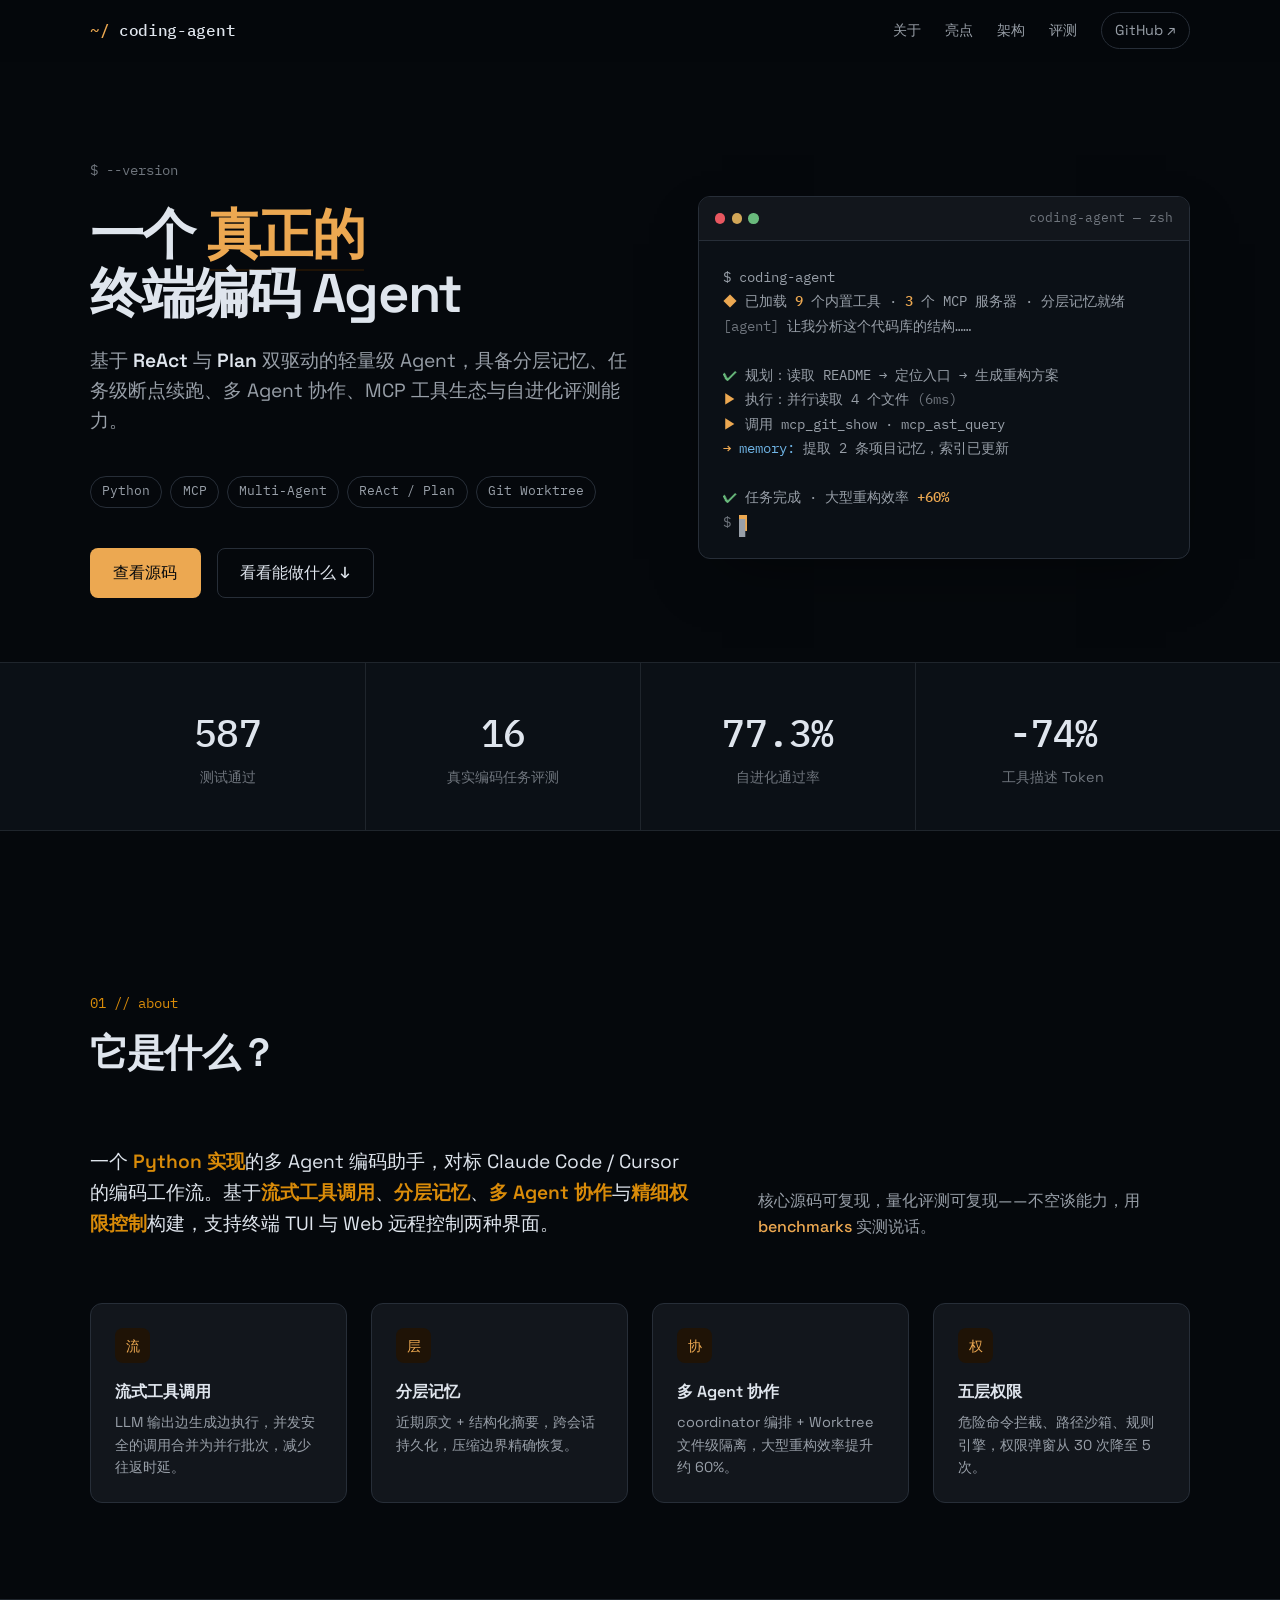
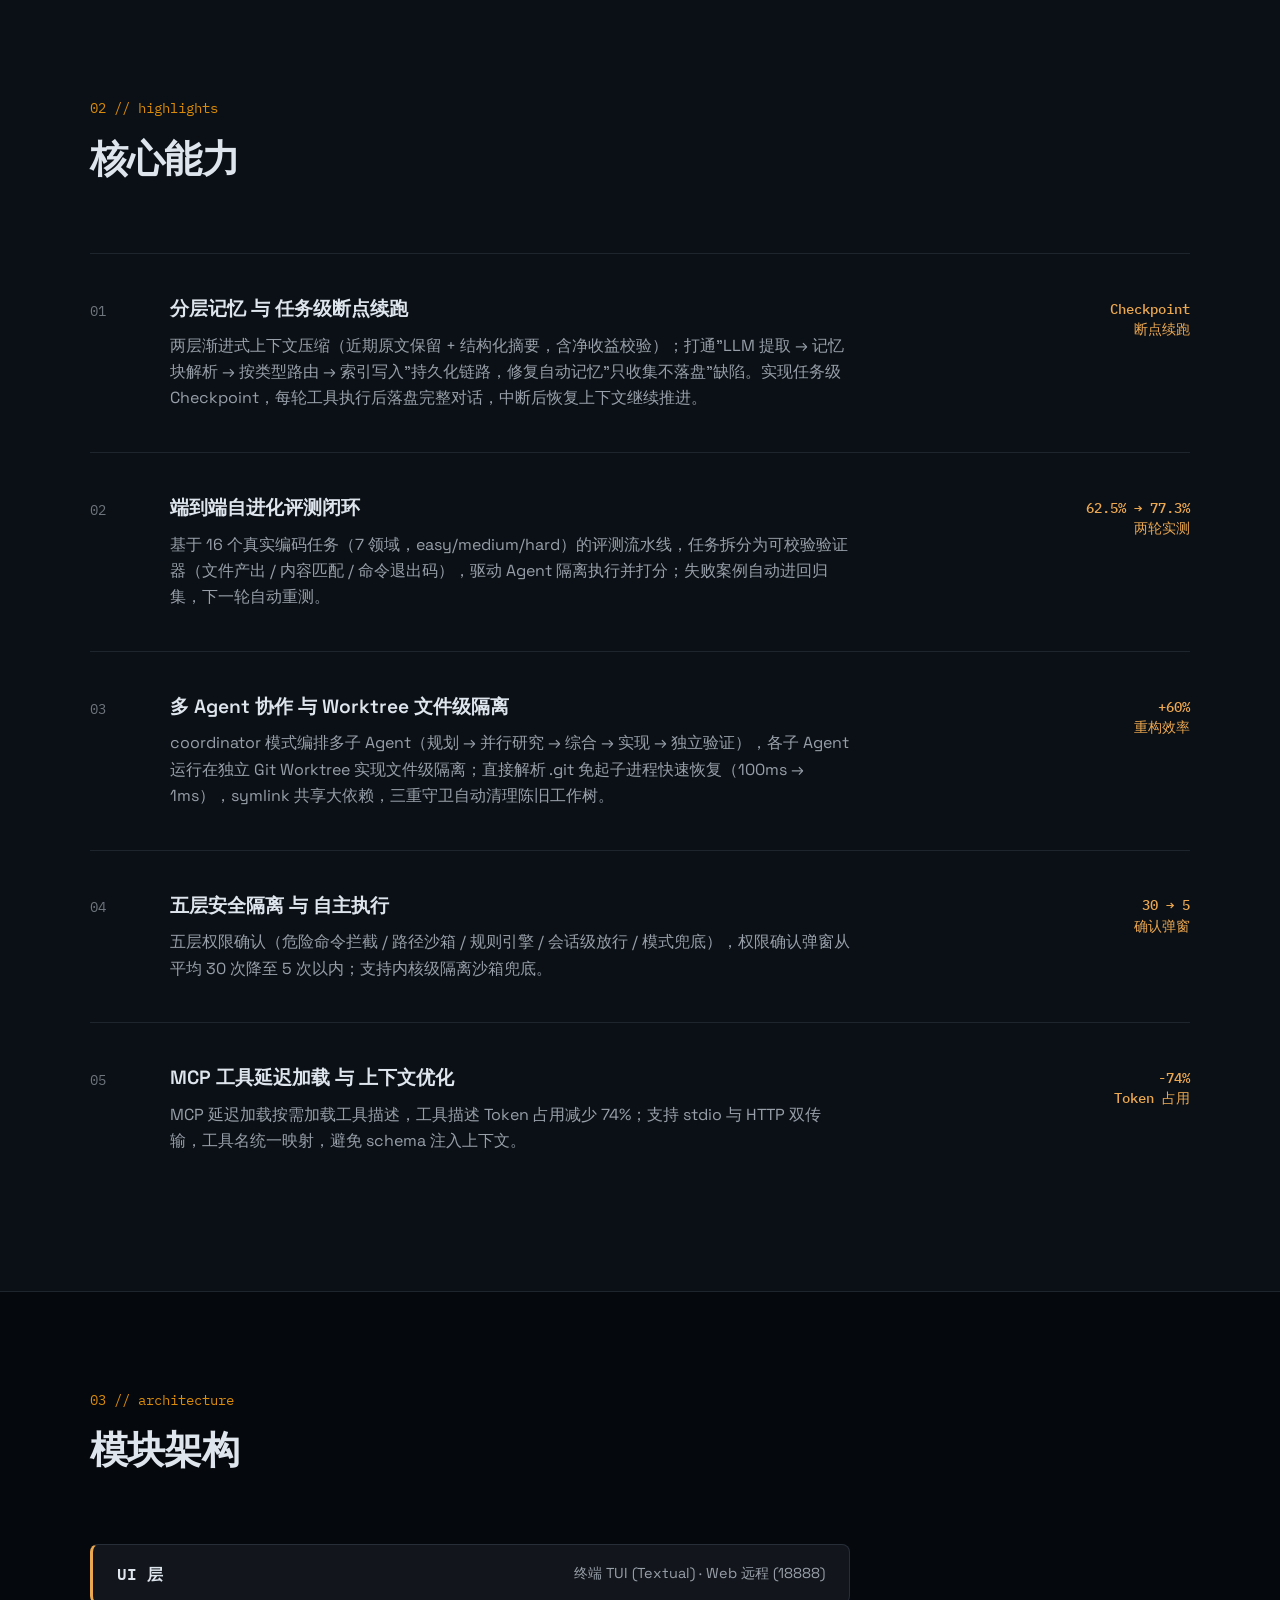
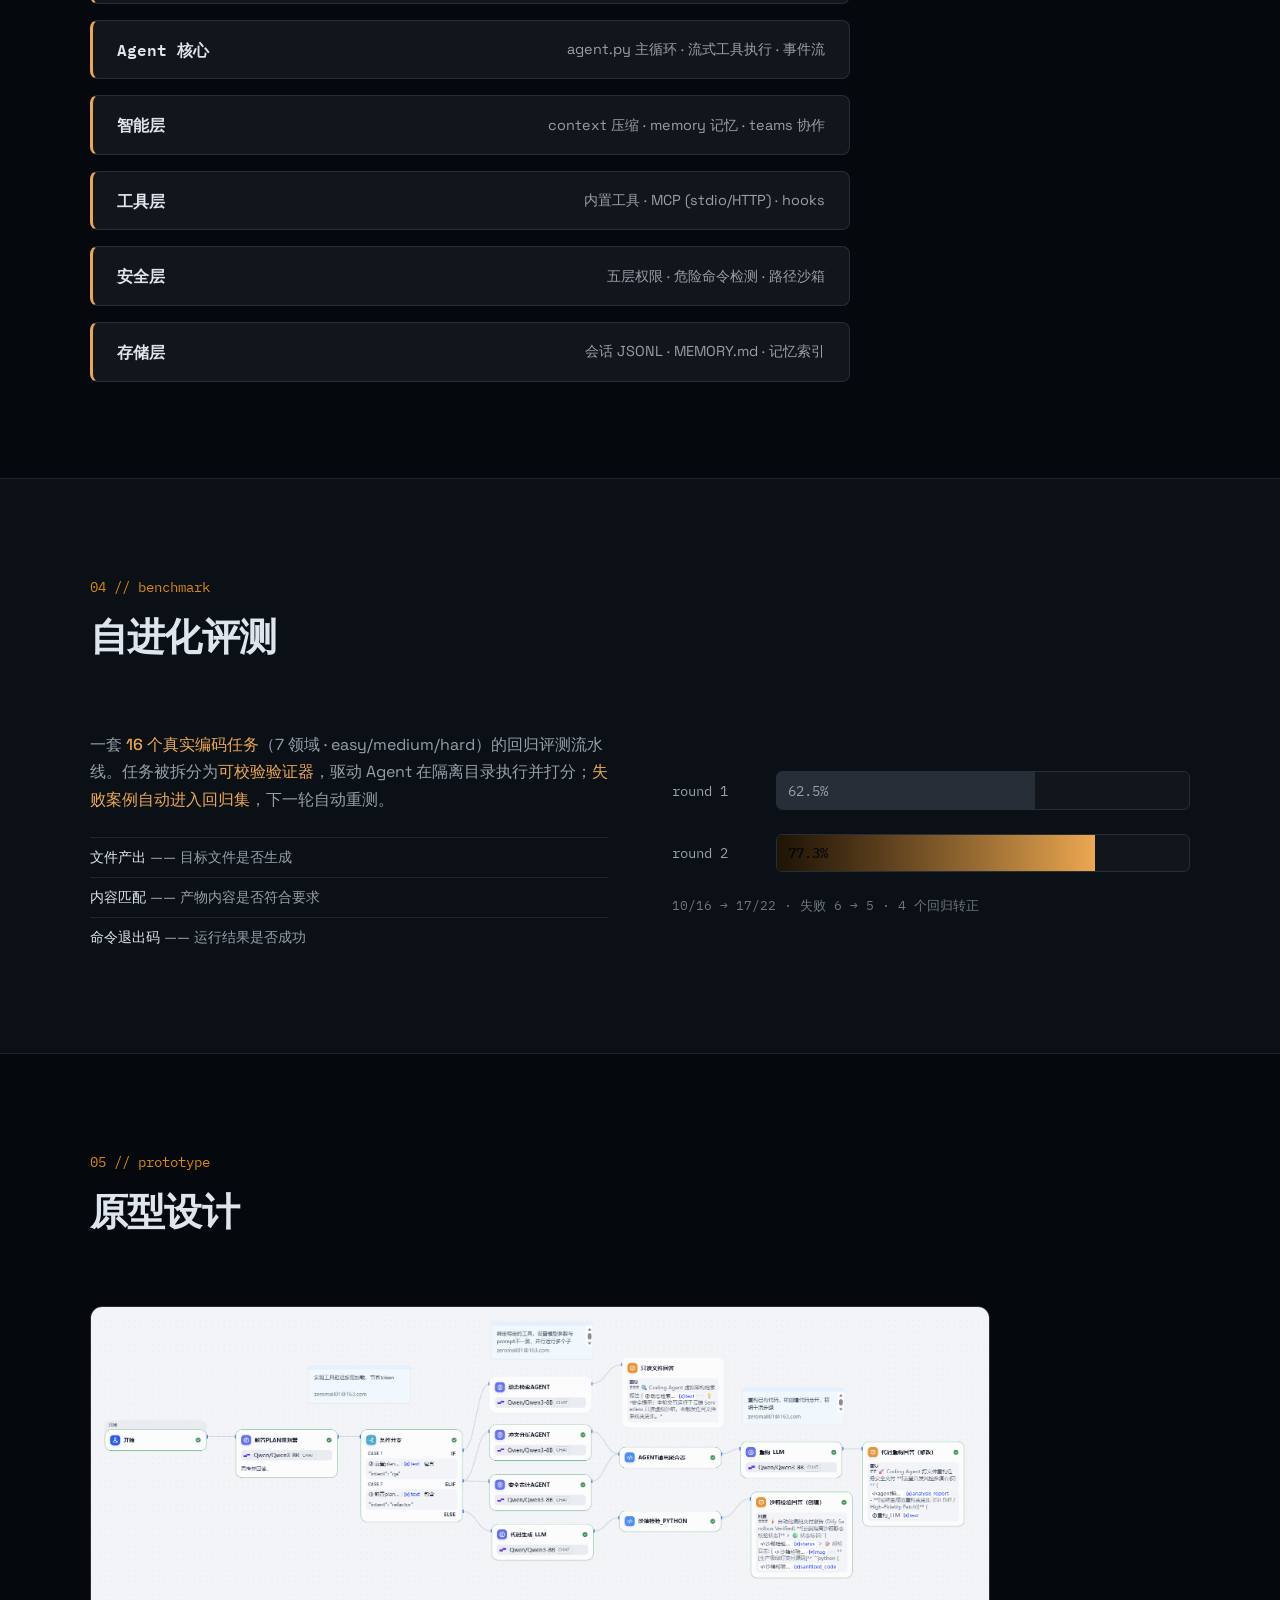
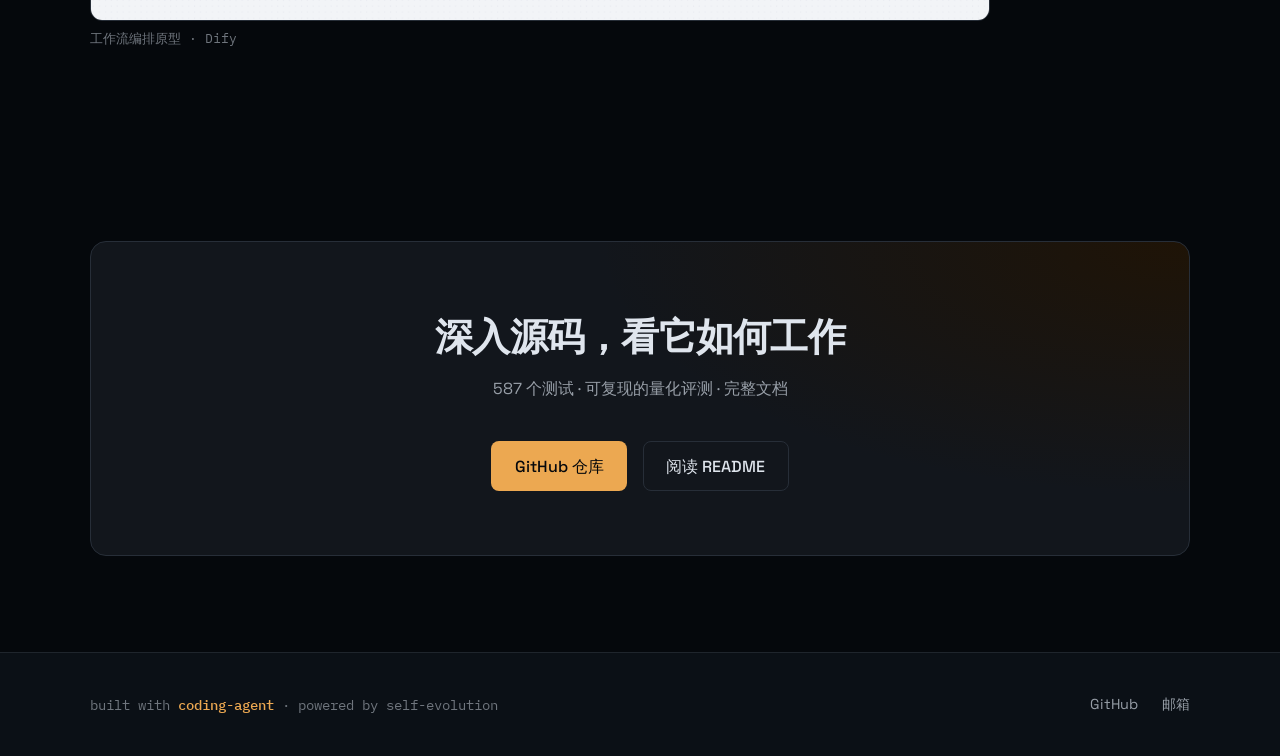
==== coding-agent-display/index.html @ 5418b09f "feat-display-page-and-docs" ====
<!DOCTYPE html>
<html lang="zh-CN">
<head>
  <meta charset="UTF-8" />
  <meta name="viewport" content="width=device-width, initial-scale=1.0" />
  <title>Coding Agent — 多 Agent 编码助手</title>
  <meta name="description" content="基于 ReAct 与 Plan 双驱动的轻量级终端 Coding Agent：分层记忆、断点续跑、多 Agent 协作、MCP 工具生态与自进化评测。" />
  <meta name="theme-color" content="#0f1013" />
  <link rel="preconnect" href="https://fonts.googleapis.com" />
  <link rel="preconnect" href="https://fonts.gstatic.com" crossorigin />
  <link href="https://fonts.googleapis.com/css2?family=Space+Grotesk:wght@400;500;600;700&family=IBM+Plex+Mono:wght@400;500&display=swap" rel="stylesheet" />
  <link rel="stylesheet" href="css/style.css" />
</head>
<body>
  <a class="skip-link" href="#main">跳到主内容</a>

  <header class="site-head">
    <div class="wrap">
      <a class="brand" href="#top">
        <span class="brand-prompt">~/</span> coding-agent
      </a>
      <nav class="site-nav" aria-label="主导航">
        <a href="#about">关于</a>
        <a href="#highlights">亮点</a>
        <a href="#architecture">架构</a>
        <a href="#benchmark">评测</a>
        <a class="nav-gh" href="https://github.com/tech-cove01/project-coding-agent" target="_blank" rel="noopener">GitHub ↗</a>
      </nav>
    </div>
  </header>

  <main id="main">
    <!-- ============ HERO ============ -->
    <section id="top" class="hero">
      <div class="wrap">
        <div class="hero-grid">
          <div class="hero-copy">
            <p class="eyebrow mono">$ --version</p>
            <h1 class="hero-title">
              一个 <em>真正的</em><br />终端编码 Agent
            </h1>
            <p class="hero-lede">
              基于 <strong>ReAct</strong> 与 <strong>Plan</strong> 双驱动的轻量级 Agent，具备分层记忆、任务级断点续跑、多 Agent 协作、MCP 工具生态与自进化评测能力。
            </p>
            <div class="hero-meta">
              <span class="tag">Python</span>
              <span class="tag">MCP</span>
              <span class="tag">Multi-Agent</span>
              <span class="tag">ReAct / Plan</span>
              <span class="tag">Git Worktree</span>
            </div>
            <div class="hero-actions">
              <a class="btn btn-primary" href="https://github.com/tech-cove01/project-coding-agent" target="_blank" rel="noopener">查看源码</a>
              <a class="btn btn-ghost" href="#highlights">看看能做什么 ↓</a>
            </div>
          </div>

          <div class="hero-terminal" aria-hidden="true">
            <div class="term">
              <div class="term-bar">
                <span class="dot dot-r"></span><span class="dot dot-y"></span><span class="dot dot-g"></span>
                <span class="term-title mono">coding-agent — zsh</span>
              </div>
              <div class="term-body">
                <pre class="mono">$ coding-agent
<span class="c-md">◆</span> 已加载 <span class="c-acc">9</span> 个内置工具 · <span class="c-acc">3</span> 个 MCP 服务器 · 分层记忆就绪
<span class="c-dim">[agent]</span> 让我分析这个代码库的结构……

<span class="c-g">✔</span> 规划：读取 README → 定位入口 → 生成重构方案
<span class="c-md">▶</span> 执行：并行读取 4 个文件 <span class="c-dim">(6ms)</span>
<span class="c-md">▶</span> 调用 mcp_git_show · mcp_ast_query
<span class="c-acc">→</span> <span class="c-b">memory:</span> 提取 2 条项目记忆，索引已更新

<span class="c-g">✔</span> 任务完成 · 大型重构效率 <span class="c-acc">+60%</span>
<span class="c-dim">$</span> <span class="cursor">▊</span></pre>
              </div>
            </div>
          </div>
        </div>
      </div>
      <div class="hero-stats">
        <div class="wrap">
          <div class="stat"><span class="stat-num mono">587</span><span class="stat-lbl">测试通过</span></div>
          <div class="stat"><span class="stat-num mono">16</span><span class="stat-lbl">真实编码任务评测</span></div>
          <div class="stat"><span class="stat-num mono">77.3%</span><span class="stat-lbl">自进化通过率</span></div>
          <div class="stat"><span class="stat-num mono">-74%</span><span class="stat-lbl">工具描述 Token</span></div>
        </div>
      </div>
    </section>

    <!-- ============ ABOUT ============ -->
    <section id="about" class="section">
      <div class="wrap">
        <div class="section-head">
          <p class="section-label mono">01 // about</p>
          <h2 class="section-title">它是什么？</h2>
        </div>
        <div class="about-grid">
          <p class="about-lead">
            一个 <strong>Python 实现</strong>的多 Agent 编码助手，对标 Claude Code / Cursor 的编码工作流。基于<strong>流式工具调用</strong>、<strong>分层记忆</strong>、<strong>多 Agent 协作</strong>与<strong>精细权限控制</strong>构建，支持终端 TUI 与 Web 远程控制两种界面。
          </p>
          <p class="about-sub">
            核心源码可复现，量化评测可复现——不空谈能力，用 <strong>benchmarks</strong> 实测说话。
          </p>
        </div>
        <div class="pillars">
          <div class="pillar">
            <span class="pillar-icon mono">流</span>
            <h3>流式工具调用</h3>
            <p>LLM 输出边生成边执行，并发安全的调用合并为并行批次，减少往返时延。</p>
          </div>
          <div class="pillar">
            <span class="pillar-icon mono">层</span>
            <h3>分层记忆</h3>
            <p>近期原文 + 结构化摘要，跨会话持久化，压缩边界精确恢复。</p>
          </div>
          <div class="pillar">
            <span class="pillar-icon mono">协</span>
            <h3>多 Agent 协作</h3>
            <p>coordinator 编排 + Worktree 文件级隔离，大型重构效率提升约 60%。</p>
          </div>
          <div class="pillar">
            <span class="pillar-icon mono">权</span>
            <h3>五层权限</h3>
            <p>危险命令拦截、路径沙箱、规则引擎，权限弹窗从 30 次降至 5 次。</p>
          </div>
        </div>
      </div>
    </section>

    <!-- ============ HIGHLIGHTS ============ -->
    <section id="highlights" class="section section-tint">
      <div class="wrap">
        <div class="section-head">
          <p class="section-label mono">02 // highlights</p>
          <h2 class="section-title">核心能力</h2>
        </div>

        <article class="hl">
          <div class="hl-index mono">01</div>
          <div class="hl-body">
            <h3>分层记忆 与 任务级断点续跑</h3>
            <p>两层渐进式上下文压缩（近期原文保留 + 结构化摘要，含净收益校验）；打通"LLM 提取 → 记忆块解析 → 按类型路由 → 索引写入"持久化链路，修复自动记忆"只收集不落盘"缺陷。实现任务级 Checkpoint，每轮工具执行后落盘完整对话，中断后恢复上下文继续推进。</p>
          </div>
          <div class="hl-kpi mono">Checkpoint<br />断点续跑</div>
        </article>

        <article class="hl">
          <div class="hl-index mono">02</div>
          <div class="hl-body">
            <h3>端到端自进化评测闭环</h3>
            <p>基于 16 个真实编码任务（7 领域，easy/medium/hard）的评测流水线，任务拆分为可校验验证器（文件产出 / 内容匹配 / 命令退出码），驱动 Agent 隔离执行并打分；失败案例自动进回归集，下一轮自动重测。</p>
          </div>
          <div class="hl-kpi mono">62.5% → 77.3%<br />两轮实测</div>
        </article>

        <article class="hl">
          <div class="hl-index mono">03</div>
          <div class="hl-body">
            <h3>多 Agent 协作 与 Worktree 文件级隔离</h3>
            <p>coordinator 模式编排多子 Agent（规划 → 并行研究 → 综合 → 实现 → 独立验证），各子 Agent 运行在独立 Git Worktree 实现文件级隔离；直接解析 .git 免起子进程快速恢复（100ms → 1ms），symlink 共享大依赖，三重守卫自动清理陈旧工作树。</p>
          </div>
          <div class="hl-kpi mono">+60%<br />重构效率</div>
        </article>

        <article class="hl">
          <div class="hl-index mono">04</div>
          <div class="hl-body">
            <h3>五层安全隔离 与 自主执行</h3>
            <p>五层权限确认（危险命令拦截 / 路径沙箱 / 规则引擎 / 会话级放行 / 模式兜底），权限确认弹窗从平均 30 次降至 5 次以内；支持内核级隔离沙箱兜底。</p>
          </div>
          <div class="hl-kpi mono">30 → 5<br />确认弹窗</div>
        </article>

        <article class="hl">
          <div class="hl-index mono">05</div>
          <div class="hl-body">
            <h3>MCP 工具延迟加载 与 上下文优化</h3>
            <p>MCP 延迟加载按需加载工具描述，工具描述 Token 占用减少 74%；支持 stdio 与 HTTP 双传输，工具名统一映射，避免 schema 注入上下文。</p>
          </div>
          <div class="hl-kpi mono">-74%<br />Token 占用</div>
        </article>
      </div>
    </section>

    <!-- ============ ARCHITECTURE ============ -->
    <section id="architecture" class="section">
      <div class="wrap">
        <div class="section-head">
          <p class="section-label mono">03 // architecture</p>
          <h2 class="section-title">模块架构</h2>
        </div>
        <div class="arch">
          <div class="arch-layers" role="list" aria-label="分层架构">
            <div class="layer" style="--i:0">
              <span class="layer-name mono">UI 层</span>
              <span class="layer-desc">终端 TUI (Textual) · Web 远程 (18888)</span>
            </div>
            <div class="layer" style="--i:1">
              <span class="layer-name mono">Agent 核心</span>
              <span class="layer-desc">agent.py 主循环 · 流式工具执行 · 事件流</span>
            </div>
            <div class="layer" style="--i:2">
              <span class="layer-name mono">智能层</span>
              <span class="layer-desc">context 压缩 · memory 记忆 · teams 协作</span>
            </div>
            <div class="layer" style="--i:3">
              <span class="layer-name mono">工具层</span>
              <span class="layer-desc">内置工具 · MCP (stdio/HTTP) · hooks</span>
            </div>
            <div class="layer" style="--i:4">
              <span class="layer-name mono">安全层</span>
              <span class="layer-desc">五层权限 · 危险命令检测 · 路径沙箱</span>
            </div>
            <div class="layer" style="--i:5">
              <span class="layer-name mono">存储层</span>
              <span class="layer-desc">会话 JSONL · MEMORY.md · 记忆索引</span>
            </div>
          </div>
        </div>
      </div>
    </section>

    <!-- ============ BENCHMARK ============ -->
    <section id="benchmark" class="section section-tint">
      <div class="wrap">
        <div class="section-head">
          <p class="section-label mono">04 // benchmark</p>
          <h2 class="section-title">自进化评测</h2>
        </div>
        <div class="bench">
          <div class="bench-copy">
            <p>一套 <strong>16 个真实编码任务</strong>（7 领域 · easy/medium/hard）的回归评测流水线。任务被拆分为<strong>可校验验证器</strong>，驱动 Agent 在隔离目录执行并打分；<strong>失败案例自动进入回归集</strong>，下一轮自动重测。</p>
            <ul class="bench-list">
              <li><strong>文件产出</strong> —— 目标文件是否生成</li>
              <li><strong>内容匹配</strong> —— 产物内容是否符合要求</li>
              <li><strong>命令退出码</strong> —— 运行结果是否成功</li>
            </ul>
          </div>
          <div class="bench-chart" aria-hidden="true">
            <div class="chart-row">
              <span class="chart-lbl mono">round 1</span>
              <div class="chart-track"><div class="chart-fill" data-w="62.5"><span class="mono">62.5%</span></div></div>
            </div>
            <div class="chart-row">
              <span class="chart-lbl mono">round 2</span>
              <div class="chart-track"><div class="chart-fill is-now" data-w="77.3"><span class="mono">77.3%</span></div></div>
            </div>
            <p class="chart-note mono">10/16 → 17/22 · 失败 6 → 5 · 4 个回归转正</p>
          </div>
        </div>
      </div>
    </section>

    <!-- ============ PROTOTYPE ============ -->
    <section id="prototype" class="section">
      <div class="wrap">
        <div class="section-head">
          <p class="section-label mono">05 // prototype</p>
          <h2 class="section-title">原型设计</h2>
        </div>
        <figure class="shot shot-single">
          <div class="shot-frame shot-frame-img">
            <img src="architecture.png" alt="Coding Agent 工作流编排原型图" loading="lazy" width="1600" height="900" />
          </div>
          <figcaption class="mono">工作流编排原型 · Dify</figcaption>
        </figure>
      </div>
    </section>

    <!-- ============ CTA ============ -->
    <section class="section cta">
      <div class="wrap">
        <div class="cta-inner">
          <h2 class="cta-title">深入源码，看它如何工作</h2>
          <p class="cta-sub">587 个测试 · 可复现的量化评测 · 完整文档</p>
          <div class="cta-actions">
            <a class="btn btn-primary" href="https://github.com/tech-cove01/project-coding-agent" target="_blank" rel="noopener">GitHub 仓库</a>
            <a class="btn btn-ghost" href="https://github.com/tech-cove01/project-coding-agent/blob/main/README.md" target="_blank" rel="noopener">阅读 README</a>
          </div>
        </div>
      </div>
    </section>
  </main>

  <footer class="site-foot">
    <div class="wrap">
      <p class="mono">built with <span class="c-acc">coding-agent</span> · powered by self-evolution</p>
      <p class="foot-links">
        <a href="https://github.com/tech-cove01" target="_blank" rel="noopener">GitHub</a>
        <a href="mailto:1908369180@qq.com">邮箱</a>
      </p>
    </div>
  </footer>

  <script src="js/main.js"></script>
</body>
</html>
---- coding-agent-display/css/style.css ----
/* ============================================================
   Coding Agent — 展示页
   设计基调：工业实用风 × 极简  |  记忆点：终端美学
   配色：OKLCH · 冷调中性偏蓝 · 单一强调色（琥珀）
   ============================================================ */

/* ---------- Design Tokens ---------- */
:root {
  /* 中性色：冷调偏蓝，拒绝死灰 */
  --bg:      oklch(13% 0.012 255);
  --bg-elev: oklch(17% 0.014 255);
  --surface: oklch(20% 0.014 255);
  --surface-2: oklch(24% 0.015 255);
  --line:    oklch(30% 0.02 255);
  --line-soft: oklch(26% 0.016 255);

  /* 文字 */
  --text:    oklch(92% 0.012 255);
  --text-dim: oklch(70% 0.015 255);
  --text-faint: oklch(56% 0.015 255);

  /* 强调色：琥珀（呼应终端提示符 / 输出高亮） */
  --acc:     oklch(78% 0.13 70);
  --acc-strong: oklch(70% 0.15 70);
  --acc-soft: oklch(20% 0.03 70);

  /* 语义：终端语义色 */
  --ok:      oklch(72% 0.12 150);
  --warn:    oklch(75% 0.11 80);

  /* 字体 */
  --font-body: "Space Grotesk", -apple-system, BlinkMacSystemFont, "Segoe UI", system-ui, sans-serif;
  --font-mono: "IBM Plex Mono", "JetBrains Mono", "SFMono-Regular", Consolas, monospace;

  /* 排版比例：perfect fourth 1.333 */
  --text-xs: 0.8rem;
  --text-sm: 0.9rem;
  --text-base: 1rem;
  --text-lg: 1.2rem;
  --text-xl: clamp(1.9rem, 4vw + 0.6rem, 3.4rem);
  --text-2xl: clamp(1.5rem, 3vw + 0.4rem, 2.4rem);

  --space-1: 0.5rem;
  --space-2: 1rem;
  --space-3: 1.5rem;
  --space-4: 2.5rem;
  --space-5: 4rem;
  --space-6: 6rem;

  --ease-out: cubic-bezier(0.16, 1, 0.3, 1);
  --ease-out-quart: cubic-bezier(0.25, 1, 0.5, 1);
  --dur-fast: 150ms;
  --dur-mid: 300ms;
  --dur-slow: 600ms;
}

/* ---------- Reset & Base ---------- */
*, *::before, *::after { box-sizing: border-box; margin: 0; padding: 0; }

html { scroll-behavior: smooth; }

body {
  font-family: var(--font-body);
  font-size: var(--text-base);
  line-height: 1.6;
  color: var(--text);
  background: var(--bg);
  -webkit-font-smoothing: antialiased;
  text-rendering: optimizeLegibility;
}

.mono { font-family: var(--font-mono); }

::selection { background: var(--acc); color: var(--bg); }

a { color: var(--acc); text-decoration: none; }
a:hover { text-decoration: underline; }

img { max-width: 100%; display: block; }

.wrap {
  width: min(1100px, 92vw);
  margin-inline: auto;
}

.skip-link {
  position: absolute;
  left: -999px;
  top: 0;
  background: var(--acc);
  color: var(--bg);
  padding: 0.6rem 1rem;
  z-index: 100;
}
.skip-link:focus { left: 0; }

/* ---------- Header ---------- */
.site-head {
  position: sticky;
  top: 0;
  z-index: 50;
  background: color-mix(in oklch, var(--bg) 82%, transparent);
  backdrop-filter: blur(10px);
  border-bottom: 1px solid var(--line-soft);
}
.site-head .wrap {
  display: flex;
  align-items: center;
  justify-content: space-between;
  height: 3.8rem;
}
.brand {
  font-family: var(--font-mono);
  font-size: var(--text-base);
  font-weight: 500;
  color: var(--text);
  letter-spacing: -0.02em;
}
.brand:hover { color: var(--acc); text-decoration: none; }
.brand-prompt { color: var(--acc); }
.site-nav { display: flex; align-items: center; gap: var(--space-3); }
.site-nav a {
  color: var(--text-dim);
  font-size: var(--text-sm);
  transition: color var(--dur-fast) var(--ease-out);
}
.site-nav a:hover { color: var(--acc); text-decoration: none; }
.nav-gh {
  padding: 0.35rem 0.8rem;
  border: 1px solid var(--line);
  border-radius: 999px;
}
.nav-gh:hover { border-color: var(--acc); }

/* ---------- Hero ---------- */
.hero { position: relative; padding: var(--space-6) 0 var(--space-5); }
.hero-grid {
  display: grid;
  grid-template-columns: 1.05fr 0.95fr;
  gap: var(--space-5);
  align-items: center;
}

.eyebrow {
  color: var(--text-faint);
  font-size: var(--text-sm);
  margin-bottom: var(--space-3);
}
.hero-title {
  font-size: var(--text-xl);
  line-height: 1.08;
  letter-spacing: -0.03em;
  font-weight: 600;
}
.hero-title em {
  font-style: normal;
  color: var(--acc);
  border-bottom: 2px solid var(--acc-soft);
}
.hero-lede {
  margin-top: var(--space-3);
  color: var(--text-dim);
  max-width: 46ch;
  font-size: var(--text-lg);
  line-height: 1.55;
}
.hero-lede strong { color: var(--text); font-weight: 600; }

.hero-meta { margin-top: var(--space-4); display: flex; flex-wrap: wrap; gap: 0.5rem; }
.tag {
  font-family: var(--font-mono);
  font-size: var(--text-xs);
  padding: 0.3rem 0.7rem;
  border: 1px solid var(--line);
  border-radius: 999px;
  color: var(--text-dim);
}

.hero-actions { margin-top: var(--space-4); display: flex; gap: var(--space-2); flex-wrap: wrap; }

/* Terminal */
.term {
  border: 1px solid var(--line);
  border-radius: 12px;
  overflow: hidden;
  background: var(--bg-elev);
  box-shadow: 0 24px 60px -24px oklch(0% 0 0 / 0.5);
}
.term-bar {
  display: flex;
  align-items: center;
  gap: 0.4rem;
  padding: 0.7rem 1rem;
  background: var(--surface);
  border-bottom: 1px solid var(--line);
}
.dot { width: 0.65rem; height: 0.65rem; border-radius: 50%; }
.dot-r { background: oklch(65% 0.18 20); }
.dot-y { background: var(--warn); }
.dot-g { background: var(--ok); }
.term-title {
  margin-left: auto;
  color: var(--text-faint);
  font-size: var(--text-xs);
}
.term-body { padding: var(--space-3); }
.term-body pre {
  font-size: var(--text-sm);
  line-height: 1.7;
  color: var(--text-dim);
  white-space: pre-wrap;
  word-break: break-word;
}
.cursor {
  display: inline-block;
  width: 0.55em;
  height: 1.1em;
  background: var(--acc);
  vertical-align: text-bottom;
  animation: blink 1.1s steps(1) infinite;
}
@keyframes blink { 50% { opacity: 0; } }

.c-md { color: var(--acc); }
.c-g  { color: var(--ok); }
.c-acc { color: var(--acc-strong); font-weight: 500; }
.c-dim { color: var(--text-faint); }
.c-b { color: oklch(75% 0.1 240); }

/* Hero stats */
.hero-stats {
  margin-top: var(--space-5);
  border-top: 1px solid var(--line-soft);
  border-bottom: 1px solid var(--line-soft);
  background: var(--bg-elev);
}
.hero-stats .wrap {
  display: grid;
  grid-template-columns: repeat(4, 1fr);
}
.stat { padding: var(--space-4) var(--space-2); text-align: center; }
.stat + .stat { border-left: 1px solid var(--line-soft); }
.stat-num {
  display: block;
  font-size: var(--text-2xl);
  font-weight: 500;
  color: var(--text);
  letter-spacing: -0.02em;
}
.stat-lbl { color: var(--text-faint); font-size: var(--text-sm); }

/* ---------- Sections ---------- */
.section { padding: var(--space-6) 0; }
.section-tint { background: var(--bg-elev); border-block: 1px solid var(--line-soft); }

.section-head { margin-bottom: var(--space-5); }
.section-label {
  color: var(--acc-strong);
  font-size: var(--text-sm);
  margin-bottom: var(--space-1);
}
.section-title {
  font-size: var(--text-2xl);
  letter-spacing: -0.02em;
  font-weight: 600;
}

/* About */
.about-grid {
  display: grid;
  grid-template-columns: 1.4fr 1fr;
  gap: var(--space-5);
}
.about-lead { font-size: var(--text-lg); line-height: 1.6; color: var(--text); }
.about-lead strong { color: var(--acc-strong); font-weight: 600; }
.about-sub { color: var(--text-dim); font-size: var(--text-base); align-self: end; }
.about-sub strong { color: var(--acc); font-weight: 500; }

.pillars {
  margin-top: var(--space-5);
  display: grid;
  grid-template-columns: repeat(4, 1fr);
  gap: var(--space-3);
}
.pillar {
  padding: var(--space-3);
  border: 1px solid var(--line);
  border-radius: 12px;
  background: var(--surface);
}
.pillar-icon {
  display: inline-flex;
  align-items: center;
  justify-content: center;
  width: 2.2rem;
  height: 2.2rem;
  border-radius: 8px;
  background: var(--acc-soft);
  color: var(--acc);
  font-size: var(--text-sm);
  margin-bottom: var(--space-2);
}
.pillar h3 { font-size: var(--text-base); font-weight: 600; margin-bottom: 0.4rem; }
.pillar p { color: var(--text-dim); font-size: var(--text-sm); line-height: 1.55; }

/* Highlights */
.hl {
  display: grid;
  grid-template-columns: 3.5rem 1fr auto;
  gap: var(--space-3);
  padding: var(--space-4) 0;
  border-top: 1px solid var(--line-soft);
  align-items: start;
}
.hl-index { color: var(--text-faint); font-size: var(--text-sm); padding-top: 0.3rem; }
.hl h3 { font-size: var(--text-lg); font-weight: 600; margin-bottom: 0.5rem; }
.hl p { color: var(--text-dim); line-height: 1.65; max-width: 68ch; }
.hl-kpi {
  color: var(--acc);
  font-size: var(--text-sm);
  font-weight: 500;
  text-align: right;
  line-height: 1.4;
  white-space: pre-line;
  padding-top: 0.3rem;
}

/* Architecture */
.arch {
  max-width: 760px;
}
.arch-layers { display: flex; flex-direction: column; gap: var(--space-2); }
.layer {
  display: flex;
  align-items: center;
  justify-content: space-between;
  gap: var(--space-2);
  padding: var(--space-2) var(--space-3);
  border: 1px solid var(--line);
  border-left: 3px solid var(--acc);
  border-radius: 8px;
  background: var(--surface);
}
.layer-name { font-weight: 600; }
.layer-desc { color: var(--text-dim); font-size: var(--text-sm); text-align: right; }

/* Benchmark */
.bench {
  display: grid;
  grid-template-columns: 1fr 1fr;
  gap: var(--space-5);
  align-items: center;
}
.bench-copy p { color: var(--text-dim); line-height: 1.7; }
.bench-copy strong { color: var(--acc); font-weight: 500; }
.bench-list { margin-top: var(--space-3); list-style: none; }
.bench-list li {
  padding: 0.5rem 0;
  color: var(--text-dim);
  border-top: 1px solid var(--line-soft);
  font-size: var(--text-sm);
}
.bench-list li strong { color: var(--text); font-weight: 500; }

.chart-row { display: flex; align-items: center; gap: var(--space-3); margin-bottom: var(--space-3); }
.chart-lbl { color: var(--text-dim); font-size: var(--text-sm); width: 5rem; flex-shrink: 0; }
.chart-track {
  flex: 1;
  height: 2.4rem;
  background: var(--surface);
  border: 1px solid var(--line);
  border-radius: 6px;
  overflow: hidden;
}
.chart-fill {
  height: 100%;
  width: 0;
  background: var(--line);
  color: var(--text-dim);
  display: flex;
  align-items: center;
  padding-left: 0.7rem;
  font-size: var(--text-sm);
  transition: width 1.2s var(--ease-out-quart);
}
.chart-fill.is-now { background: linear-gradient(90deg, var(--acc-soft), var(--acc)); color: var(--bg); font-weight: 500; }
.chart-note { color: var(--text-faint); font-size: var(--text-xs); margin-top: var(--space-2); }

/* Prototype */
.shot-single {
  margin: 0;
  max-width: 900px;
}
.shot-frame {
  border: 1px solid var(--line);
  border-radius: 12px;
  background: var(--surface);
  aspect-ratio: 16 / 9;
  overflow: hidden;
  position: relative;
}
.shot-frame-img {
  aspect-ratio: auto;
  line-height: 0;
}
.shot-frame-img img {
  width: 100%;
  height: auto;
  display: block;
}
figcaption {
  margin-top: var(--space-1);
  color: var(--text-faint);
  font-size: var(--text-xs);
}

/* CTA */
.cta-inner {
  border: 1px solid var(--line);
  border-radius: 16px;
  padding: var(--space-5);
  background:
    radial-gradient(120% 180% at 100% 0%, var(--acc-soft) 0%, transparent 45%),
    var(--surface);
  text-align: center;
}
.cta-title { font-size: var(--text-2xl); font-weight: 600; letter-spacing: -0.02em; }
.cta-sub { color: var(--text-dim); margin-top: var(--space-1); }
.cta-actions { margin-top: var(--space-4); display: flex; gap: var(--space-2); justify-content: center; flex-wrap: wrap; }

/* Buttons */
.btn {
  display: inline-block;
  padding: 0.7rem 1.4rem;
  border-radius: 8px;
  font-size: var(--text-base);
  font-weight: 500;
  border: 1px solid transparent;
  transition: transform var(--dur-fast) var(--ease-out), box-shadow var(--dur-fast) var(--ease-out), background var(--dur-fast) var(--ease-out);
}
.btn-primary {
  background: var(--acc);
  color: var(--bg);
}
.btn-primary:hover {
  background: var(--acc-strong);
  color: var(--bg);
  transform: translateY(-2px);
  text-decoration: none;
}
.btn-ghost {
  border-color: var(--line);
  color: var(--text);
}
.btn-ghost:hover { border-color: var(--acc); color: var(--acc); transform: translateY(-2px); text-decoration: none; }

/* Footer */
.site-foot {
  border-top: 1px solid var(--line-soft);
  padding: var(--space-4) 0;
  background: var(--bg-elev);
}
.site-foot .wrap {
  display: flex;
  align-items: center;
  justify-content: space-between;
  gap: var(--space-2);
  flex-wrap: wrap;
}
.site-foot p { color: var(--text-faint); font-size: var(--text-sm); }
.c-acc { color: var(--acc); }
.foot-links { display: flex; gap: var(--space-3); }
.foot-links a { color: var(--text-dim); }
.foot-links a:hover { color: var(--acc); }

/* ---------- Reveal on scroll ---------- */
.reveal {
  opacity: 0;
  transform: translateY(24px);
  transition: opacity var(--dur-slow) var(--ease-out-quart), transform var(--dur-slow) var(--ease-out-quart);
  transition-delay: calc(var(--i, 0) * 70ms);
}
.reveal.is-visible { opacity: 1; transform: none; }

/* ---------- Responsive ---------- */
@media (max-width: 860px) {
  .hero-grid { grid-template-columns: 1fr; gap: var(--space-4); }
  .about-grid { grid-template-columns: 1fr; }
  .pillars { grid-template-columns: 1fr 1fr; }
  .bench { grid-template-columns: 1fr; }
  .hl { grid-template-columns: 2.5rem 1fr; }
  .hl-kpi { grid-column: 2; text-align: left; }
  .hero-stats .wrap { grid-template-columns: 1fr 1fr; }
  .stat:nth-child(3) { border-left: none; }
  .stat { padding: var(--space-3) var(--space-1); }
}

@media (max-width: 560px) {
  .pillars { grid-template-columns: 1fr; }
  .site-nav { gap: var(--space-2); }
  .site-nav a { font-size: var(--text-xs); }
  .nav-gh { padding: 0.25rem 0.6rem; }
  .layer { flex-direction: column; align-items: flex-start; gap: 0.2rem; }
  .layer-desc { text-align: left; }
  .hero { padding: var(--space-5) 0 var(--space-4); }
  .section { padding: var(--space-5) 0; }
}

/* ---------- Reduced Motion ---------- */
@media (prefers-reduced-motion: reduce) {
  *, *::before, *::after {
    animation-duration: 0.01ms !important;
    transition-duration: 0.01ms !important;
    scroll-behavior: auto !important;
  }
  .reveal { opacity: 1; transform: none; }
  .chart-fill { width: auto; }
}
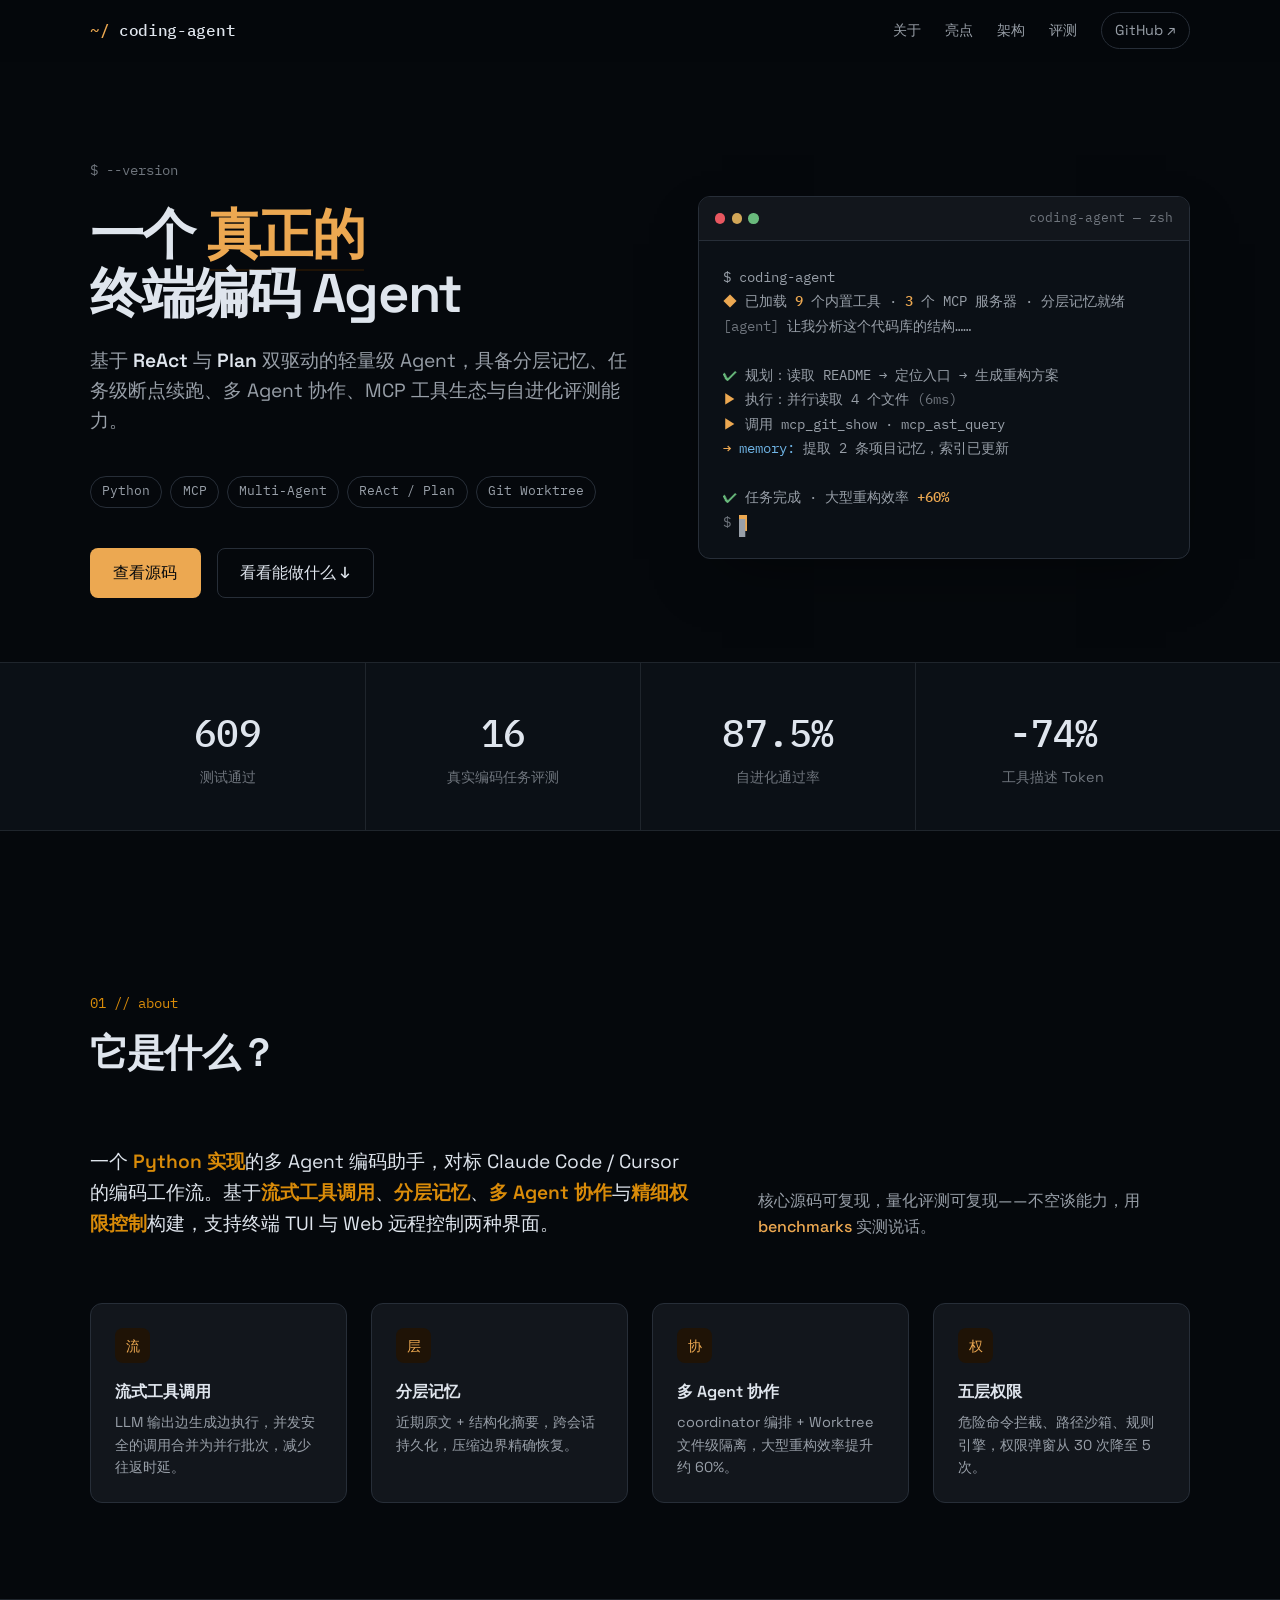
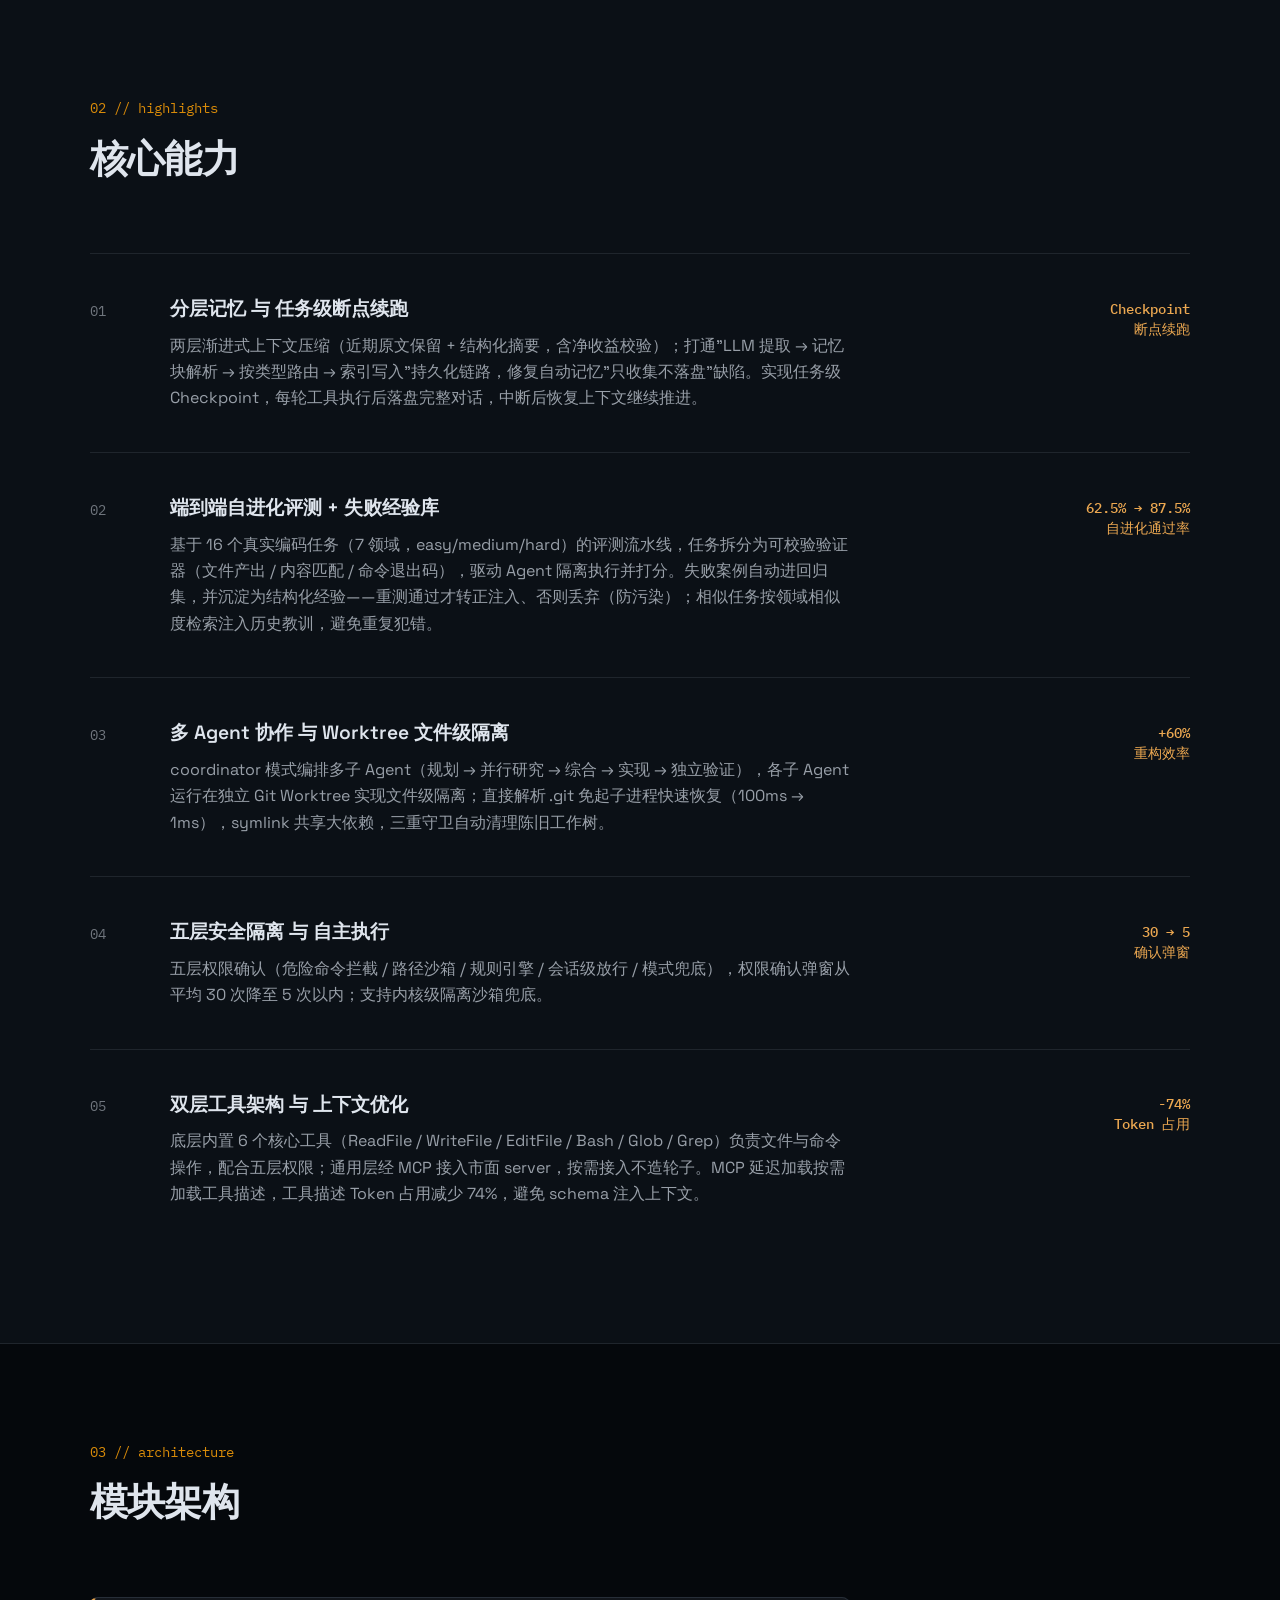
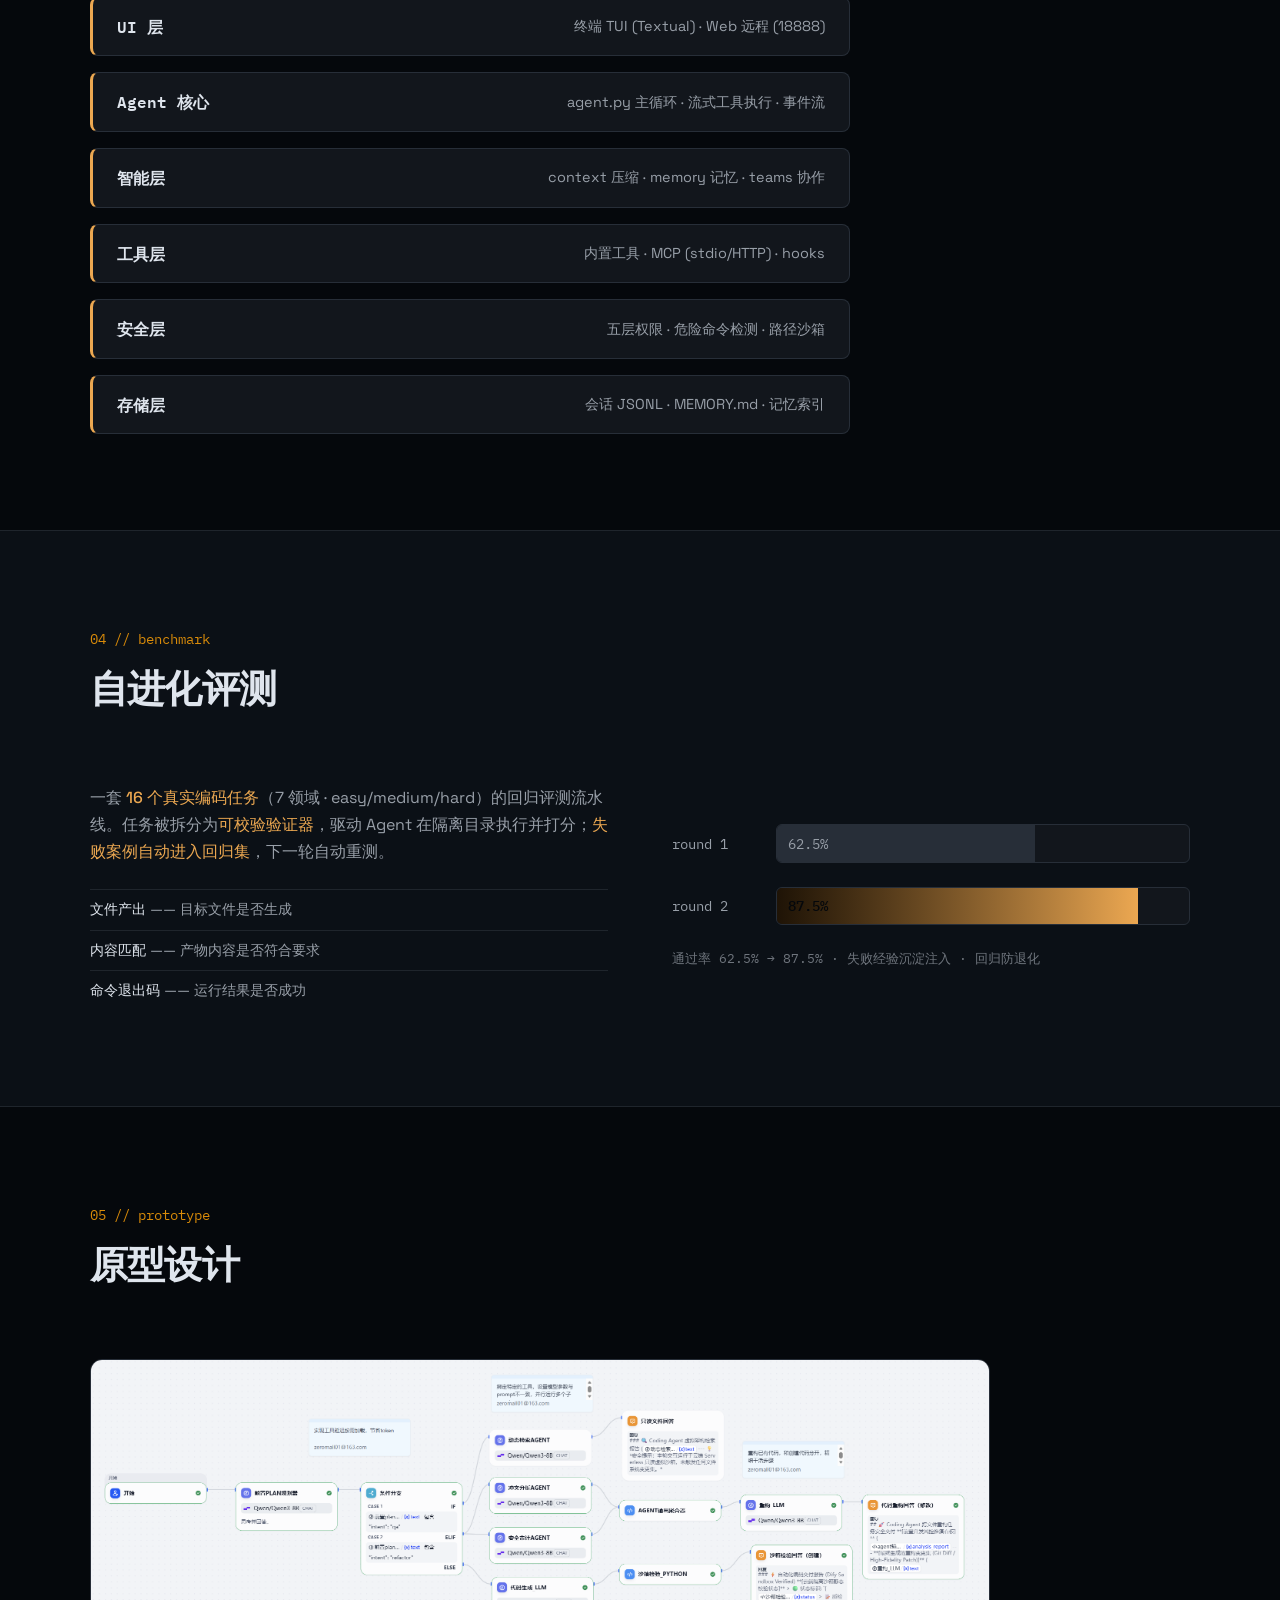
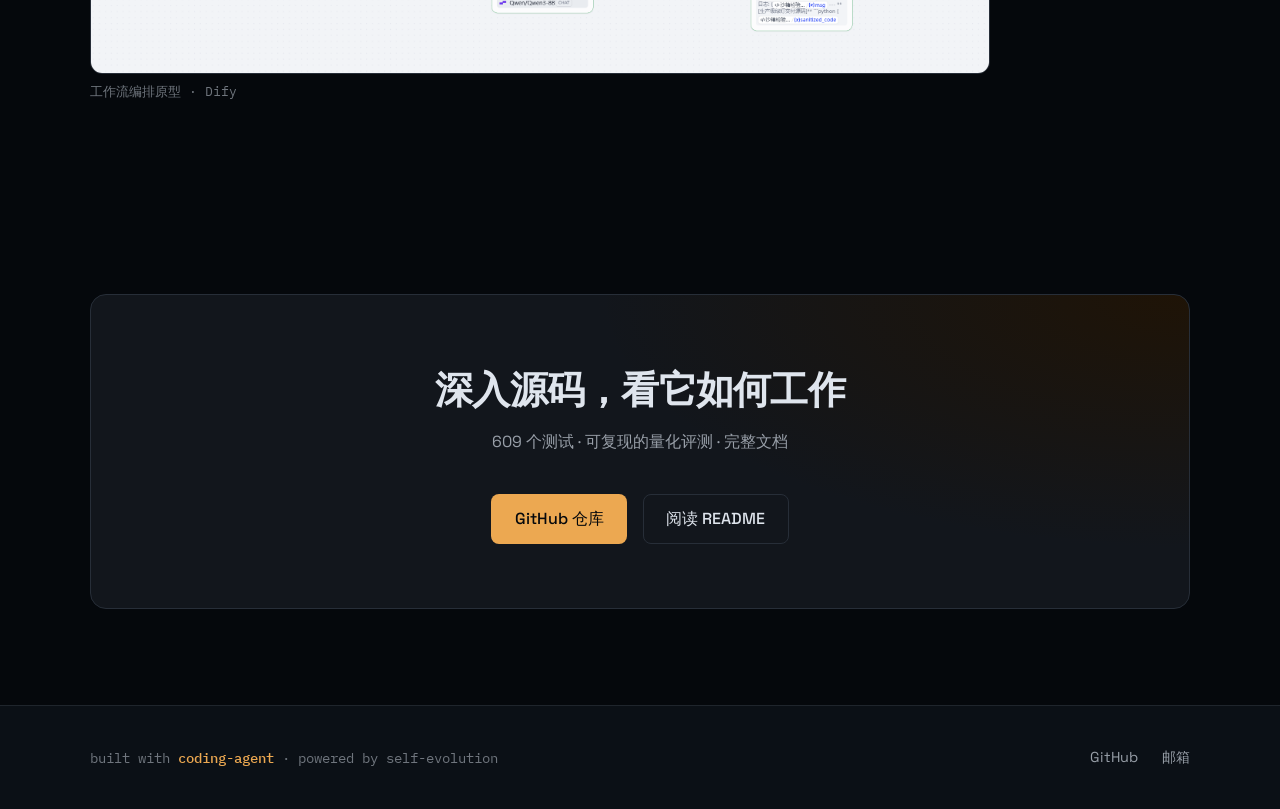
==== commit 9552fc68: "docs-update-readme-display-and-remove-plan" ====
--- a/coding-agent-display/index.html
+++ b/coding-agent-display/index.html
@@ -80,9 +80,9 @@
       </div>
       <div class="hero-stats">
         <div class="wrap">
-          <div class="stat"><span class="stat-num mono">587</span><span class="stat-lbl">测试通过</span></div>
+          <div class="stat"><span class="stat-num mono">609</span><span class="stat-lbl">测试通过</span></div>
           <div class="stat"><span class="stat-num mono">16</span><span class="stat-lbl">真实编码任务评测</span></div>
-          <div class="stat"><span class="stat-num mono">77.3%</span><span class="stat-lbl">自进化通过率</span></div>
+          <div class="stat"><span class="stat-num mono">87.5%</span><span class="stat-lbl">自进化通过率</span></div>
           <div class="stat"><span class="stat-num mono">-74%</span><span class="stat-lbl">工具描述 Token</span></div>
         </div>
       </div>
@@ -148,10 +148,10 @@
         <article class="hl">
           <div class="hl-index mono">02</div>
           <div class="hl-body">
-            <h3>端到端自进化评测闭环</h3>
-            <p>基于 16 个真实编码任务（7 领域，easy/medium/hard）的评测流水线，任务拆分为可校验验证器（文件产出 / 内容匹配 / 命令退出码），驱动 Agent 隔离执行并打分；失败案例自动进回归集，下一轮自动重测。</p>
-          </div>
-          <div class="hl-kpi mono">62.5% → 77.3%<br />两轮实测</div>
+            <h3>端到端自进化评测 + 失败经验库</h3>
+            <p>基于 16 个真实编码任务（7 领域，easy/medium/hard）的评测流水线，任务拆分为可校验验证器（文件产出 / 内容匹配 / 命令退出码），驱动 Agent 隔离执行并打分。失败案例自动进回归集，并沉淀为结构化经验——重测通过才转正注入、否则丢弃（防污染）；相似任务按领域相似度检索注入历史教训，避免重复犯错。</p>
+          </div>
+          <div class="hl-kpi mono">62.5% → 87.5%<br />自进化通过率</div>
         </article>
 
         <article class="hl">
@@ -175,8 +175,8 @@
         <article class="hl">
           <div class="hl-index mono">05</div>
           <div class="hl-body">
-            <h3>MCP 工具延迟加载 与 上下文优化</h3>
-            <p>MCP 延迟加载按需加载工具描述，工具描述 Token 占用减少 74%；支持 stdio 与 HTTP 双传输，工具名统一映射，避免 schema 注入上下文。</p>
+            <h3>双层工具架构 与 上下文优化</h3>
+            <p>底层内置 6 个核心工具（ReadFile / WriteFile / EditFile / Bash / Glob / Grep）负责文件与命令操作，配合五层权限；通用层经 MCP 接入市面 server，按需接入不造轮子。MCP 延迟加载按需加载工具描述，工具描述 Token 占用减少 74%，避免 schema 注入上下文。</p>
           </div>
           <div class="hl-kpi mono">-74%<br />Token 占用</div>
         </article>
@@ -244,9 +244,9 @@
             </div>
             <div class="chart-row">
               <span class="chart-lbl mono">round 2</span>
-              <div class="chart-track"><div class="chart-fill is-now" data-w="77.3"><span class="mono">77.3%</span></div></div>
-            </div>
-            <p class="chart-note mono">10/16 → 17/22 · 失败 6 → 5 · 4 个回归转正</p>
+              <div class="chart-track"><div class="chart-fill is-now" data-w="87.5"><span class="mono">87.5%</span></div></div>
+            </div>
+            <p class="chart-note mono">通过率 62.5% → 87.5% · 失败经验沉淀注入 · 回归防退化</p>
           </div>
         </div>
       </div>
@@ -273,7 +273,7 @@
       <div class="wrap">
         <div class="cta-inner">
           <h2 class="cta-title">深入源码，看它如何工作</h2>
-          <p class="cta-sub">587 个测试 · 可复现的量化评测 · 完整文档</p>
+          <p class="cta-sub">609 个测试 · 可复现的量化评测 · 完整文档</p>
           <div class="cta-actions">
             <a class="btn btn-primary" href="https://github.com/tech-cove01/project-coding-agent" target="_blank" rel="noopener">GitHub 仓库</a>
             <a class="btn btn-ghost" href="https://github.com/tech-cove01/project-coding-agent/blob/main/README.md" target="_blank" rel="noopener">阅读 README</a>
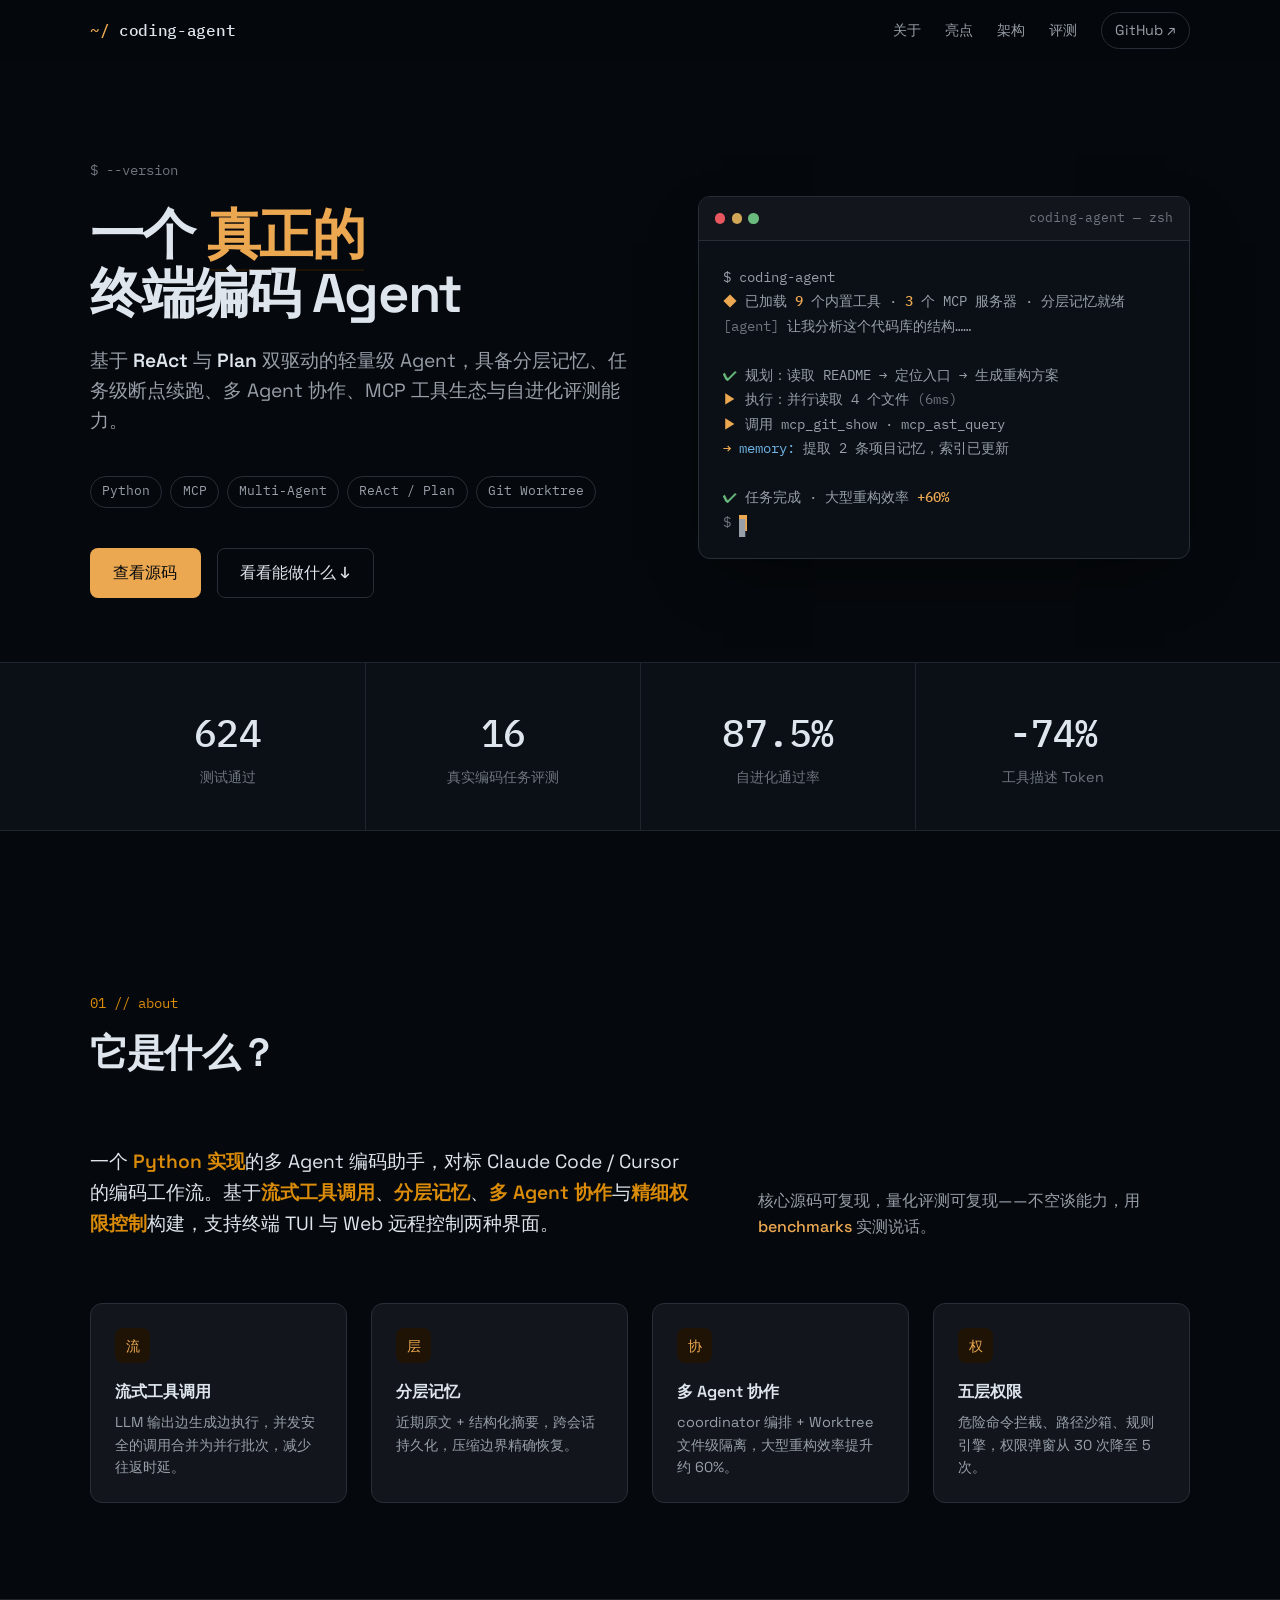
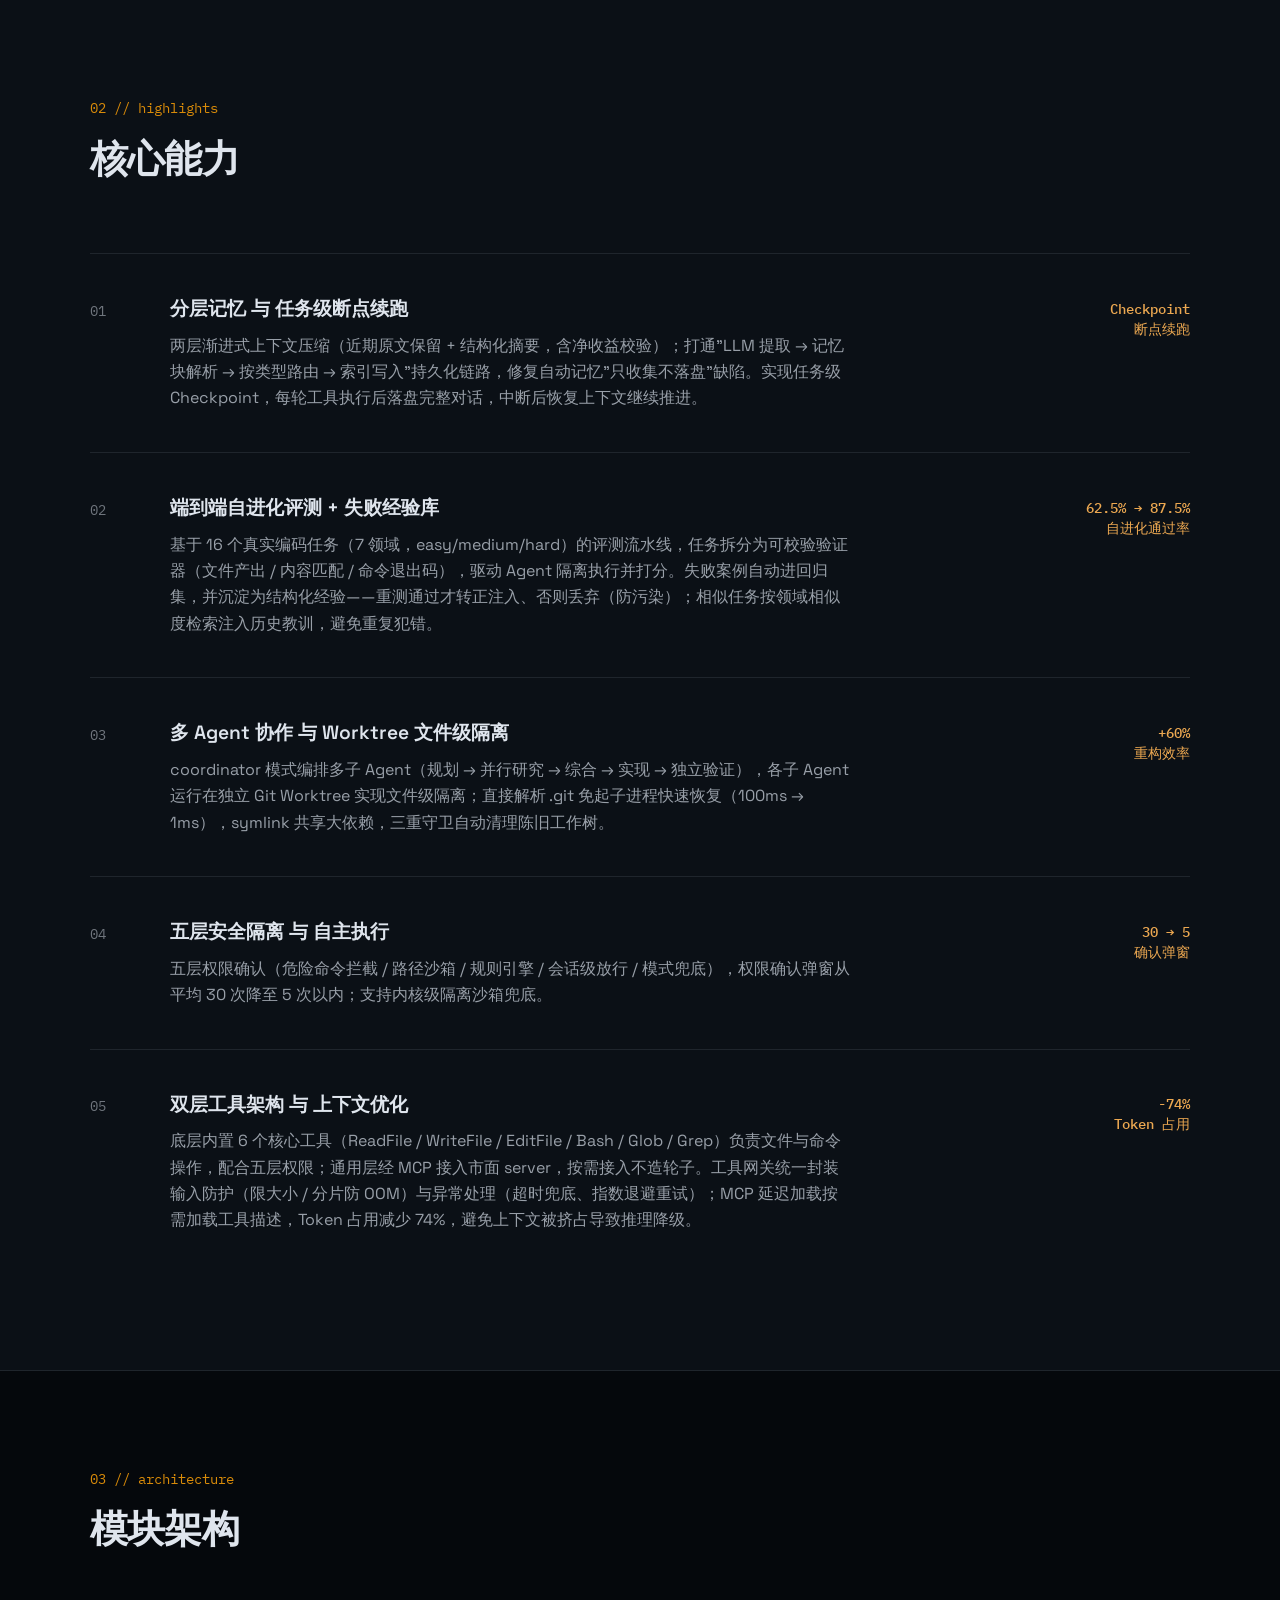
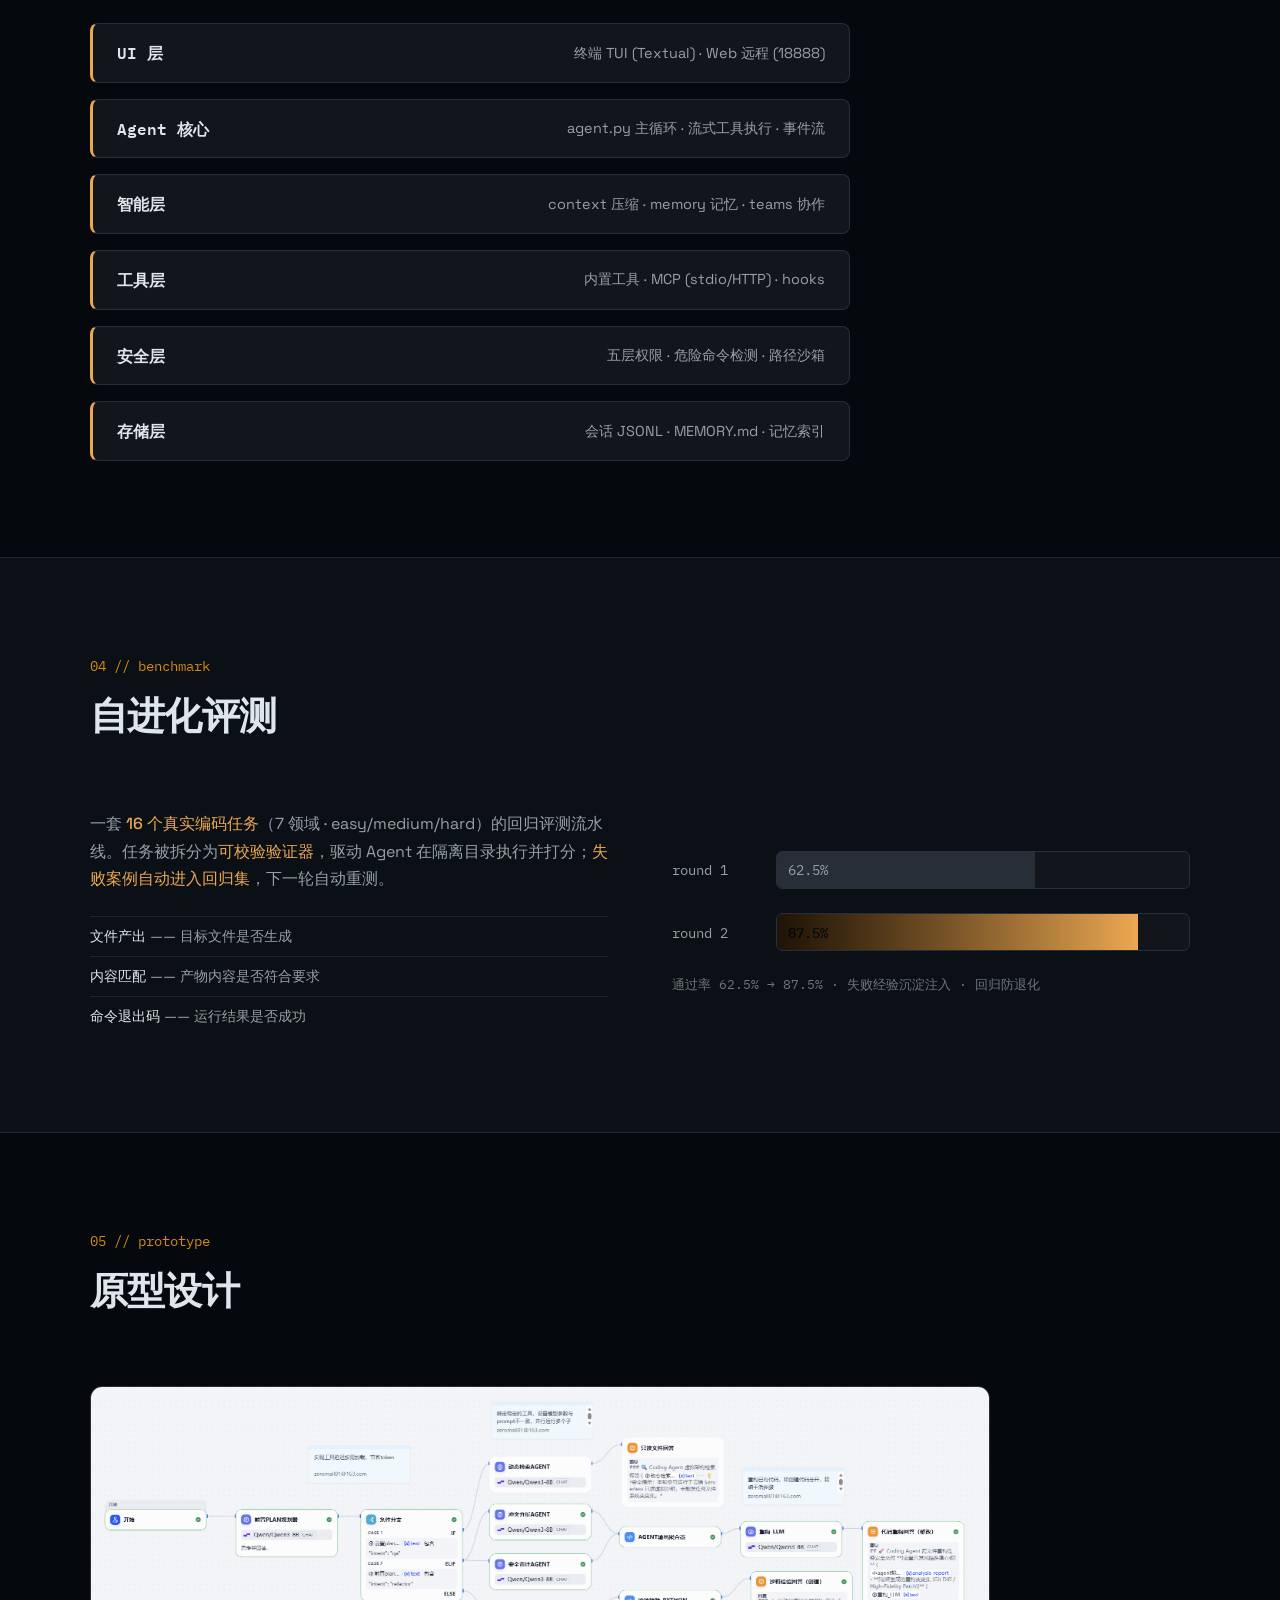
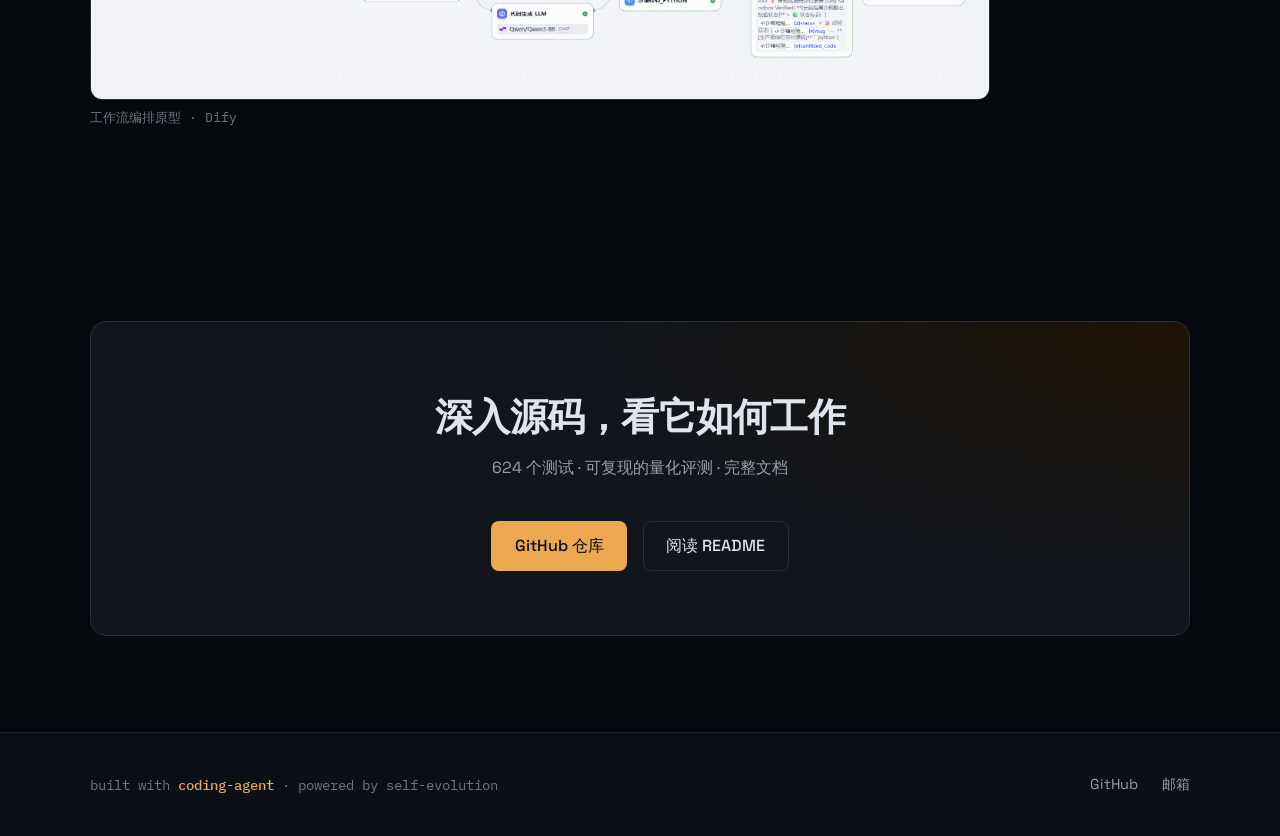
==== commit 6740b8ae: "docs-sync-resume-tool-gateway" ====
--- a/coding-agent-display/index.html
+++ b/coding-agent-display/index.html
@@ -80,7 +80,7 @@
       </div>
       <div class="hero-stats">
         <div class="wrap">
-          <div class="stat"><span class="stat-num mono">609</span><span class="stat-lbl">测试通过</span></div>
+          <div class="stat"><span class="stat-num mono">624</span><span class="stat-lbl">测试通过</span></div>
           <div class="stat"><span class="stat-num mono">16</span><span class="stat-lbl">真实编码任务评测</span></div>
           <div class="stat"><span class="stat-num mono">87.5%</span><span class="stat-lbl">自进化通过率</span></div>
           <div class="stat"><span class="stat-num mono">-74%</span><span class="stat-lbl">工具描述 Token</span></div>
@@ -176,7 +176,7 @@
           <div class="hl-index mono">05</div>
           <div class="hl-body">
             <h3>双层工具架构 与 上下文优化</h3>
-            <p>底层内置 6 个核心工具（ReadFile / WriteFile / EditFile / Bash / Glob / Grep）负责文件与命令操作，配合五层权限；通用层经 MCP 接入市面 server，按需接入不造轮子。MCP 延迟加载按需加载工具描述，工具描述 Token 占用减少 74%，避免 schema 注入上下文。</p>
+            <p>底层内置 6 个核心工具（ReadFile / WriteFile / EditFile / Bash / Glob / Grep）负责文件与命令操作，配合五层权限；通用层经 MCP 接入市面 server，按需接入不造轮子。工具网关统一封装输入防护（限大小 / 分片防 OOM）与异常处理（超时兜底、指数退避重试）；MCP 延迟加载按需加载工具描述，Token 占用减少 74%，避免上下文被挤占导致推理降级。</p>
           </div>
           <div class="hl-kpi mono">-74%<br />Token 占用</div>
         </article>
@@ -273,7 +273,7 @@
       <div class="wrap">
         <div class="cta-inner">
           <h2 class="cta-title">深入源码，看它如何工作</h2>
-          <p class="cta-sub">609 个测试 · 可复现的量化评测 · 完整文档</p>
+          <p class="cta-sub">624 个测试 · 可复现的量化评测 · 完整文档</p>
           <div class="cta-actions">
             <a class="btn btn-primary" href="https://github.com/tech-cove01/project-coding-agent" target="_blank" rel="noopener">GitHub 仓库</a>
             <a class="btn btn-ghost" href="https://github.com/tech-cove01/project-coding-agent/blob/main/README.md" target="_blank" rel="noopener">阅读 README</a>
